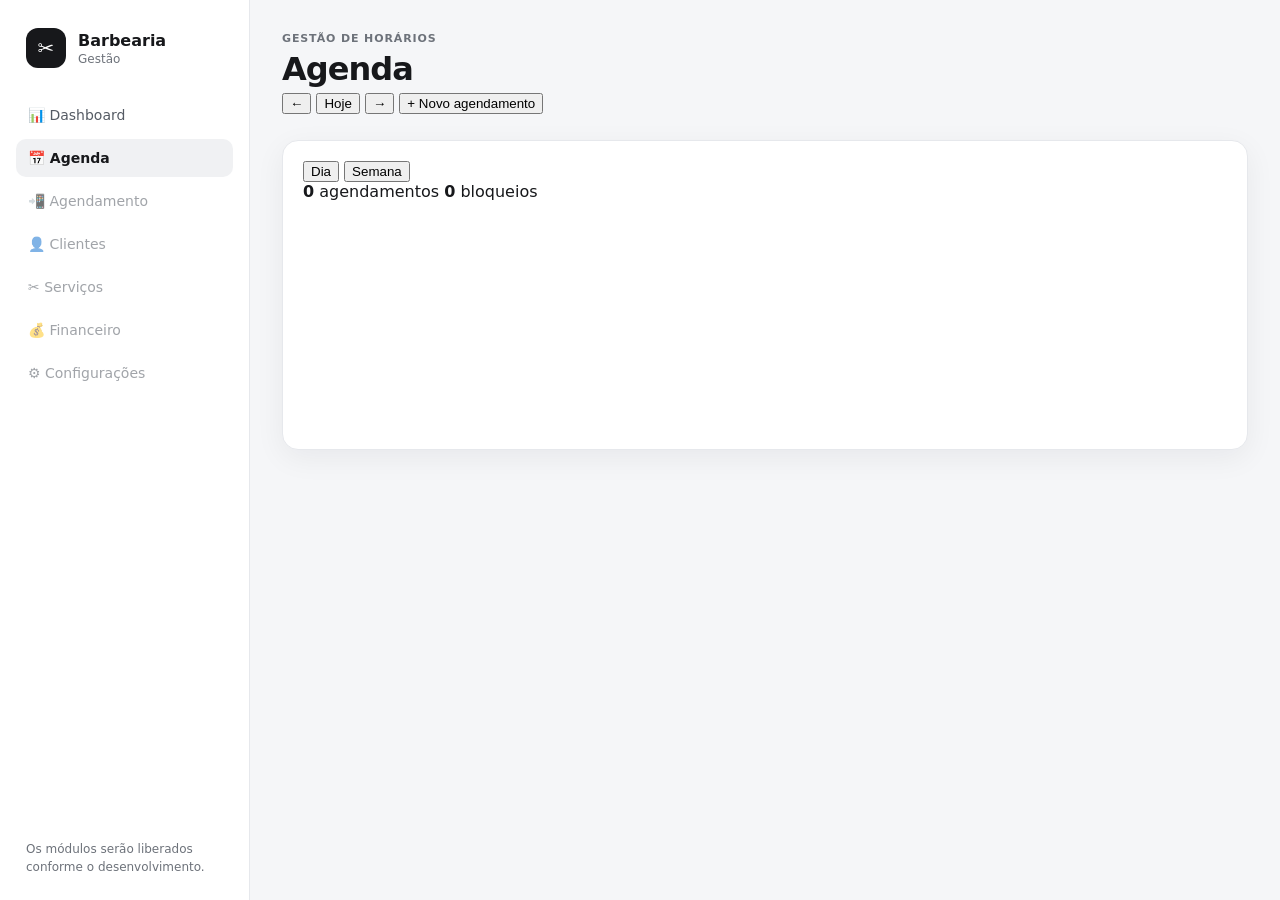
==== agenda.html @ c903c4f1 "feat(agenda): cria interface do módulo de agenda" ====
<!DOCTYPE html>
<html lang="pt-BR">
<head>
  <meta charset="UTF-8">
  <meta name="viewport" content="width=device-width, initial-scale=1.0">
  <meta name="description" content="Agenda de atendimentos da barbearia.">
  <title>Barbearia — Agenda</title>
  <link rel="stylesheet" href="css/style.css">
  <link rel="stylesheet" href="css/agenda.css">
</head>
<body>
  <div class="app">
    <aside class="sidebar" aria-label="Navegação principal">
      <div class="brand">
        <span class="brand-mark" aria-hidden="true">✂</span>
        <div><strong>Barbearia</strong><small>Gestão</small></div>
      </div>
      <nav>
        <a class="nav-link" href="index.html">📊 Dashboard</a>
        <a class="nav-link active" href="agenda.html" aria-current="page">📅 Agenda</a>
        <a class="nav-link" href="#" aria-disabled="true">📲 Agendamento</a>
        <a class="nav-link" href="#" aria-disabled="true">👤 Clientes</a>
        <a class="nav-link" href="#" aria-disabled="true">✂️ Serviços</a>
        <a class="nav-link" href="#" aria-disabled="true">💰 Financeiro</a>
        <a class="nav-link" href="#" aria-disabled="true">⚙️ Configurações</a>
      </nav>
      <p class="sidebar-note">Os módulos serão liberados conforme o desenvolvimento.</p>
    </aside>

    <main class="main">
      <header class="topbar agenda-topbar">
        <div>
          <p class="eyebrow">Gestão de horários</p>
          <h1>Agenda</h1>
          <p id="agenda-period-label" class="muted"></p>
        </div>
        <div class="agenda-actions">
          <button id="previous-day" class="button button-secondary" type="button" aria-label="Dia anterior">←</button>
          <button id="today-button" class="button button-secondary" type="button">Hoje</button>
          <button id="next-day" class="button button-secondary" type="button" aria-label="Próximo dia">→</button>
          <button id="new-appointment" class="button button-primary" type="button">+ Novo agendamento</button>
        </div>
      </header>

      <section class="agenda-toolbar panel" aria-label="Controles da agenda">
        <div class="view-switcher" role="group" aria-label="Visualização">
          <button class="view-button active" type="button" data-view="day" aria-pressed="true">Dia</button>
          <button class="view-button" type="button" data-view="week" aria-pressed="false">Semana</button>
        </div>
        <div class="agenda-summary" aria-live="polite">
          <span><strong id="scheduled-count">0</strong> agendamentos</span>
          <span><strong id="blocked-count">0</strong> bloqueios</span>
        </div>
      </section>

      <section id="agenda-container" class="agenda-container" aria-live="polite"></section>
    </main>
  </div>

  <dialog id="appointment-dialog" class="modal">
    <form id="appointment-form" method="dialog">
      <div class="modal-header">
        <div>
          <p class="eyebrow">Novo atendimento</p>
          <h2>Agendar horário</h2>
        </div>
        <button id="close-dialog" class="icon-button" type="button" aria-label="Fechar">×</button>
      </div>

      <div class="form-grid">
        <label>Cliente
          <input name="clientName" type="text" required maxlength="100" placeholder="Nome do cliente">
        </label>
        <label>WhatsApp
          <input name="clientPhone" type="tel" maxlength="20" placeholder="(00) 00000-0000">
        </label>
        <label>Serviço
          <input name="serviceName" type="text" required maxlength="100" placeholder="Ex.: Corte">
        </label>
        <label>Barbeiro
          <input name="barberName" type="text" maxlength="100" placeholder="Nome do barbeiro">
        </label>
        <label>Data
          <input name="date" type="date" required>
        </label>
        <label>Horário
          <input name="time" type="time" required>
        </label>
        <label>Duração
          <select name="duration">
            <option value="30">30 minutos</option>
            <option value="45" selected>45 minutos</option>
            <option value="60">60 minutos</option>
            <option value="90">90 minutos</option>
            <option value="120">120 minutos</option>
          </select>
        </label>
        <label>Observação
          <input name="notes" type="text" maxlength="200" placeholder="Opcional">
        </label>
      </div>

      <p id="form-error" class="form-error" role="alert"></p>
      <div class="modal-actions">
        <button id="cancel-dialog" class="button button-secondary" type="button">Cancelar</button>
        <button class="button button-primary" type="submit">Salvar agendamento</button>
      </div>
    </form>
  </dialog>

  <dialog id="block-dialog" class="modal">
    <form id="block-form" method="dialog">
      <div class="modal-header">
        <div>
          <p class="eyebrow">Indisponibilidade</p>
          <h2>Bloquear horário</h2>
        </div>
        <button id="close-block-dialog" class="icon-button" type="button" aria-label="Fechar">×</button>
      </div>
      <div class="form-grid">
        <label>Data
          <input name="date" type="date" required>
        </label>
        <label>Horário
          <input name="time" type="time" required>
        </label>
        <label>Motivo
          <input name="reason" type="text" maxlength="120" placeholder="Ex.: Compromisso pessoal">
        </label>
      </div>
      <p id="block-error" class="form-error" role="alert"></p>
      <div class="modal-actions">
        <button id="cancel-block-dialog" class="button button-secondary" type="button">Cancelar</button>
        <button class="button button-primary" type="submit">Bloquear horário</button>
      </div>
    </form>
  </dialog>

  <script src="js/agenda.js"></script>
</body>
</html>
---- css/style.css ----
:root{--bg:#f5f6f8;--surface:#fff;--text:#17181b;--muted:#6d727a;--border:#e6e8ec;--primary:#17181b;--shadow:0 8px 30px rgba(20,22,26,.06);font-family:Inter,system-ui,-apple-system,BlinkMacSystemFont,"Segoe UI",sans-serif}*{box-sizing:border-box}body{margin:0;background:var(--bg);color:var(--text)}a{text-decoration:none;color:inherit}.app{min-height:100vh;display:flex}.sidebar{width:250px;background:var(--surface);border-right:1px solid var(--border);padding:24px 16px;display:flex;flex-direction:column;flex-shrink:0}.brand{display:flex;gap:12px;align-items:center;padding:4px 10px 28px}.brand-mark{width:40px;height:40px;border-radius:12px;background:var(--primary);color:#fff;display:grid;place-items:center;font-size:20px}.brand strong,.brand small{display:block}.brand small{color:var(--muted);font-size:12px;margin-top:2px}nav{display:grid;gap:5px}.nav-link{padding:11px 12px;border-radius:10px;font-size:14px;color:#555b64}.nav-link.active{background:#f0f1f3;color:var(--text);font-weight:700}.nav-link[aria-disabled=true]{opacity:.55;cursor:default}.sidebar-note{margin:auto 10px 0;color:var(--muted);font-size:12px;line-height:1.5}.main{width:100%;max-width:1500px;margin:0 auto;padding:32px}.topbar{margin-bottom:26px}.eyebrow{margin:0 0 5px;text-transform:uppercase;letter-spacing:.08em;font-size:11px;font-weight:800;color:var(--muted)}h1,h2,p{margin-top:0}h1{margin-bottom:5px;font-size:32px;letter-spacing:-.03em}h2{margin-bottom:0;font-size:18px}.muted{color:var(--muted);margin-bottom:0}.cards{display:grid;grid-template-columns:repeat(4,minmax(0,1fr));gap:16px}.card,.panel{background:var(--surface);border:1px solid var(--border);border-radius:16px;box-shadow:var(--shadow)}.card{padding:20px;min-height:150px;display:flex;flex-direction:column}.card-label{font-size:13px;color:var(--muted)}.card strong{font-size:29px;margin:18px 0 7px;letter-spacing:-.03em}.card-help{font-size:12px;color:var(--muted);line-height:1.4}.dashboard-grid{display:grid;grid-template-columns:2fr 1fr;gap:16px;margin-top:16px}.panel{padding:20px;min-height:310px}.panel-header{padding-bottom:18px;border-bottom:1px solid var(--border)}.empty-state{min-height:220px;display:grid;place-content:center;text-align:center;justify-items:center;color:var(--muted);padding:24px}.empty-state strong{color:var(--text);margin:12px 0 5px}.empty-state p{max-width:360px;font-size:13px;line-height:1.5;margin:0}.empty-icon{font-size:30px}.alert-list{padding-top:16px}.alert-item{display:flex;gap:10px;padding:12px;background:#f7f8f9;border-radius:10px;font-size:13px;line-height:1.45}.alert-item p{margin:0;color:#4f545c}@media(max-width:1000px){.sidebar{width:210px}.cards{grid-template-columns:repeat(2,1fr)}.dashboard-grid{grid-template-columns:1fr}}@media(max-width:680px){.app{display:block}.sidebar{width:100%;padding:14px;border-right:0;border-bottom:1px solid var(--border)}.brand{padding:4px 6px 14px}.sidebar nav{display:flex;overflow:auto;padding-bottom:2px}.nav-link{white-space:nowrap}.sidebar-note{display:none}.main{padding:22px 16px}.cards{grid-template-columns:1fr 1fr;gap:10px}.card{padding:15px;min-height:135px}.card strong{font-size:24px;margin-top:14px}.dashboard-grid{margin-top:10px}.panel{padding:16px}}@media(max-width:430px){.cards{grid-template-columns:1fr}.card{min-height:auto}.topbar{margin-bottom:18px}h1{font-size:28px}}
.appointment-list{display:grid;gap:8px;padding-top:16px}.appointment-row{display:grid;grid-template-columns:64px 1fr auto;gap:12px;align-items:center;padding:13px 14px;border:1px solid var(--border);border-radius:10px;background:#fafbfc}.appointment-row strong{font-size:14px}.appointment-row span{font-size:14px;font-weight:600}.appointment-row small{color:var(--muted);font-size:12px;text-align:right}.appointment-row + .appointment-row{margin-top:0}@media(max-width:520px){.appointment-row{grid-template-columns:52px 1fr}.appointment-row small{grid-column:2;text-align:left;margin-top:-7px}}
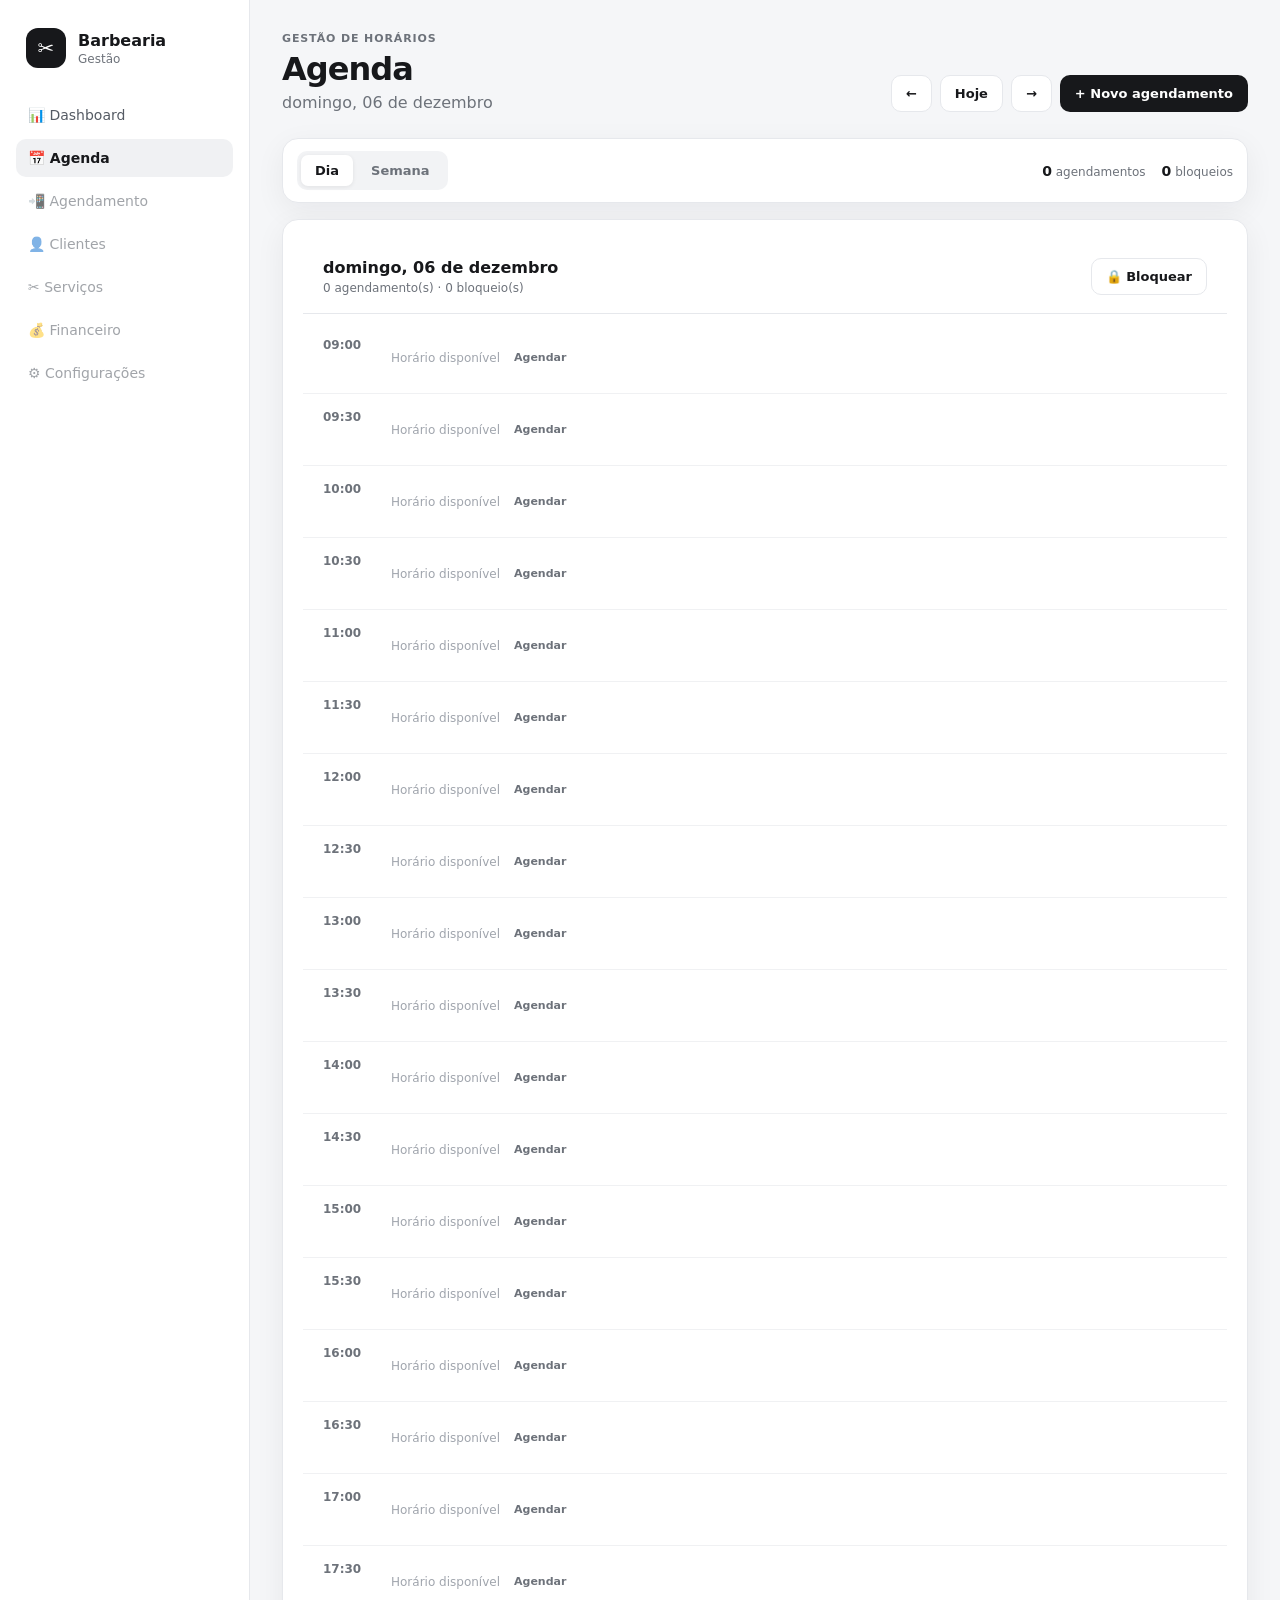
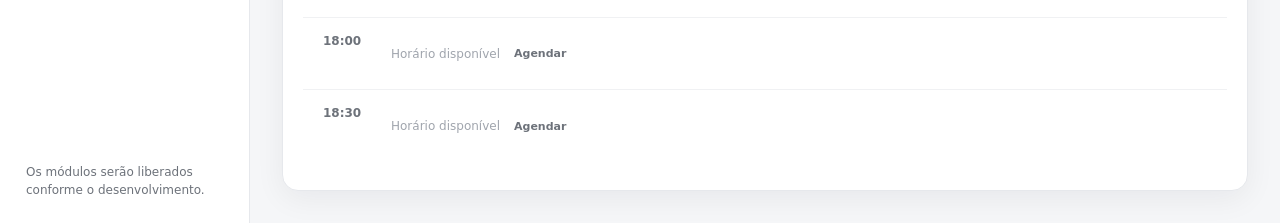
==== commit c56de4f7: "refactor(agenda): prepara edição e validação dos agendamentos" ====
--- a/agenda.html
+++ b/agenda.html
@@ -35,9 +35,9 @@
           <p id="agenda-period-label" class="muted"></p>
         </div>
         <div class="agenda-actions">
-          <button id="previous-day" class="button button-secondary" type="button" aria-label="Dia anterior">←</button>
+          <button id="previous-day" class="button button-secondary" type="button" aria-label="Período anterior">←</button>
           <button id="today-button" class="button button-secondary" type="button">Hoje</button>
-          <button id="next-day" class="button button-secondary" type="button" aria-label="Próximo dia">→</button>
+          <button id="next-day" class="button button-secondary" type="button" aria-label="Próximo período">→</button>
           <button id="new-appointment" class="button button-primary" type="button">+ Novo agendamento</button>
         </div>
       </header>
@@ -59,10 +59,11 @@
 
   <dialog id="appointment-dialog" class="modal">
     <form id="appointment-form" method="dialog">
+      <input name="id" type="hidden">
       <div class="modal-header">
         <div>
-          <p class="eyebrow">Novo atendimento</p>
-          <h2>Agendar horário</h2>
+          <p class="eyebrow">Atendimento</p>
+          <h2 id="appointment-dialog-title">Agendar horário</h2>
         </div>
         <button id="close-dialog" class="icon-button" type="button" aria-label="Fechar">×</button>
       </div>
@@ -100,10 +101,10 @@
         </label>
       </div>
 
-      <p id="form-error" class="form-error" role="alert"></p>
+      <p id="form-error" class="form-error" role="alert" aria-live="assertive"></p>
       <div class="modal-actions">
         <button id="cancel-dialog" class="button button-secondary" type="button">Cancelar</button>
-        <button class="button button-primary" type="submit">Salvar agendamento</button>
+        <button id="save-appointment" class="button button-primary" type="submit">Salvar agendamento</button>
       </div>
     </form>
   </dialog>
@@ -128,7 +129,7 @@
           <input name="reason" type="text" maxlength="120" placeholder="Ex.: Compromisso pessoal">
         </label>
       </div>
-      <p id="block-error" class="form-error" role="alert"></p>
+      <p id="block-error" class="form-error" role="alert" aria-live="assertive"></p>
       <div class="modal-actions">
         <button id="cancel-block-dialog" class="button button-secondary" type="button">Cancelar</button>
         <button class="button button-primary" type="submit">Bloquear horário</button>
--- a/css/agenda.css
+++ b/css/agenda.css
@@ -0,0 +1 @@
+.agenda-topbar{display:flex;justify-content:space-between;gap:20px;align-items:flex-end}.agenda-actions{display:flex;gap:8px;align-items:center;flex-wrap:wrap}.button{border:1px solid transparent;border-radius:10px;padding:10px 14px;font:inherit;font-size:13px;font-weight:700;cursor:pointer}.button-primary{background:var(--primary);color:#fff}.button-secondary{background:var(--surface);color:var(--text);border-color:var(--border)}.button:focus-visible,.view-button:focus-visible,.icon-button:focus-visible,input:focus-visible,select:focus-visible{outline:3px solid rgba(23,24,27,.18);outline-offset:2px}.agenda-toolbar{margin-bottom:16px;padding:12px 14px;min-height:auto;display:flex;justify-content:space-between;align-items:center;gap:12px}.view-switcher{display:flex;gap:4px;background:#f2f3f5;padding:4px;border-radius:10px}.view-button{border:0;background:transparent;border-radius:7px;padding:8px 14px;font:inherit;font-size:13px;font-weight:700;color:var(--muted);cursor:pointer}.view-button.active{background:var(--surface);color:var(--text);box-shadow:0 1px 4px rgba(20,22,26,.08)}.agenda-summary{display:flex;gap:16px;color:var(--muted);font-size:12px}.agenda-summary strong{color:var(--text);font-size:14px}.agenda-container{display:grid;gap:16px}.day-card{overflow:hidden}.day-header{display:flex;justify-content:space-between;align-items:center;gap:12px;padding:18px 20px;border-bottom:1px solid var(--border)}.day-header h2{font-size:16px}.day-header p{margin:4px 0 0;color:var(--muted);font-size:12px}.day-actions{display:flex;gap:8px}.schedule{padding:8px 0}.slot{display:grid;grid-template-columns:76px 1fr;min-height:72px;border-bottom:1px solid #f0f1f3}.slot:last-child{border-bottom:0}.slot-time{padding:16px 12px 16px 20px;color:var(--muted);font-size:12px;font-weight:700}.slot-content{padding:10px 20px 10px 12px;display:flex;align-items:center;gap:10px;min-width:0}.slot-empty{color:#a0a5ad;font-size:12px}.appointment{width:100%;display:flex;justify-content:space-between;align-items:center;gap:12px;padding:11px 13px;background:#f7f8f9;border:1px solid var(--border);border-radius:10px}.appointment-info{min-width:0}.appointment-info strong,.appointment-info span{display:block;overflow:hidden;text-overflow:ellipsis;white-space:nowrap}.appointment-info strong{font-size:13px}.appointment-info span{font-size:12px;color:var(--muted);margin-top:3px}.appointment-meta{display:flex;align-items:center;gap:7px;flex-shrink:0}.status-badge{padding:5px 8px;border-radius:999px;background:#e9eaed;font-size:10px;font-weight:800;text-transform:uppercase}.slot.blocked .slot-content{background:#fafafa}.blocked-item{width:100%;display:flex;justify-content:space-between;align-items:center;gap:10px;padding:10px 13px;border:1px dashed #c8ccd2;border-radius:10px;background:#f5f6f8}.blocked-item span{font-size:12px;color:var(--muted)}.text-button{border:0;background:transparent;padding:4px;color:var(--muted);font:inherit;font-size:11px;font-weight:700;cursor:pointer}.text-button:hover{color:var(--text)}.week-grid{display:grid;grid-template-columns:repeat(7,minmax(0,1fr));gap:8px}.week-day{min-width:0}.week-day .day-header{display:block;padding:14px}.week-day .day-header h2{font-size:13px}.week-day .day-header p{font-size:11px}.week-day .schedule{padding:4px}.week-day .slot{grid-template-columns:1fr;min-height:68px}.week-day .slot-time{padding:9px 10px 2px}.week-day .slot-content{padding:4px 10px 10px}.week-day .appointment{display:block}.week-day .appointment-meta{margin-top:7px}.week-day .blocked-item{display:block}.empty-agenda{min-height:300px;display:grid;place-content:center;text-align:center;justify-items:center;padding:30px}.empty-agenda strong{margin:12px 0 5px}.empty-agenda p{max-width:430px;color:var(--muted);font-size:13px;line-height:1.5}.modal{width:min(680px,calc(100% - 32px));padding:0;border:1px solid var(--border);border-radius:16px;box-shadow:0 20px 70px rgba(20,22,26,.2)}.modal::backdrop{background:rgba(10,12,15,.38)}.modal form{padding:20px}.modal-header{display:flex;justify-content:space-between;align-items:flex-start;gap:12px;margin-bottom:18px}.icon-button{border:0;background:#f2f3f5;border-radius:9px;width:34px;height:34px;font-size:22px;line-height:1;cursor:pointer}.form-grid{display:grid;grid-template-columns:1fr 1fr;gap:14px}.form-grid label{display:grid;gap:6px;font-size:12px;font-weight:700}.form-grid input,.form-grid select{width:100%;border:1px solid var(--border);border-radius:9px;padding:11px 12px;background:#fff;color:var(--text);font:inherit;font-size:13px}.form-error{min-height:18px;margin:12px 0 0;color:#9b2c2c;font-size:12px}.modal-actions{display:flex;justify-content:flex-end;gap:8px;margin-top:8px}@media(max-width:1000px){.week-grid{grid-template-columns:repeat(4,minmax(0,1fr))}.week-day:nth-child(n+5){display:none}}@media(max-width:760px){.agenda-topbar{display:block}.agenda-actions{margin-top:16px}.week-grid{grid-template-columns:repeat(2,minmax(0,1fr))}.week-day:nth-child(n+3){display:none}.form-grid{grid-template-columns:1fr}}@media(max-width:520px){.agenda-toolbar{align-items:stretch;flex-direction:column}.agenda-summary{justify-content:space-between}.agenda-actions .button-primary{width:100%}.day-header{padding:15px}.slot{grid-template-columns:58px 1fr}.slot-time{padding-left:14px}.slot-content{padding-right:14px}.appointment{display:block}.appointment-meta{margin-top:7px}.week-grid{grid-template-columns:1fr}.week-day:nth-child(n+2){display:none}}
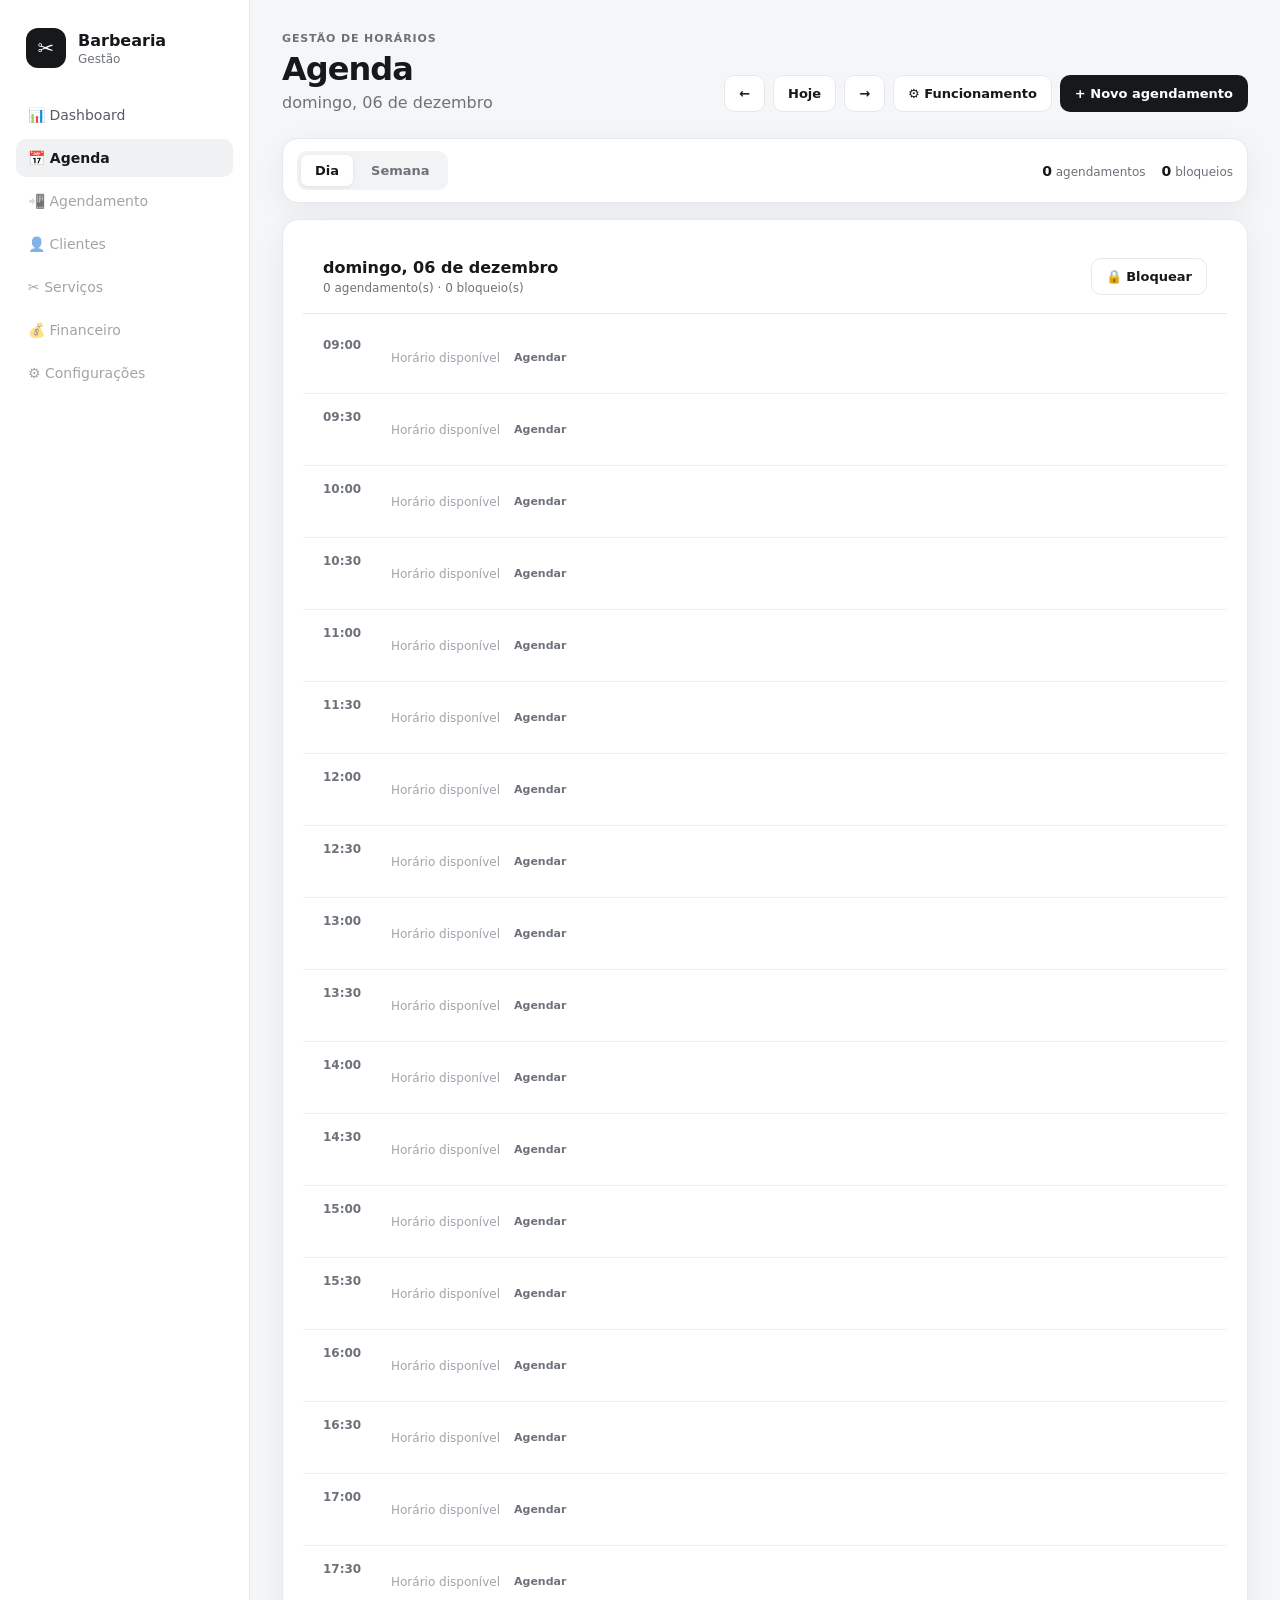
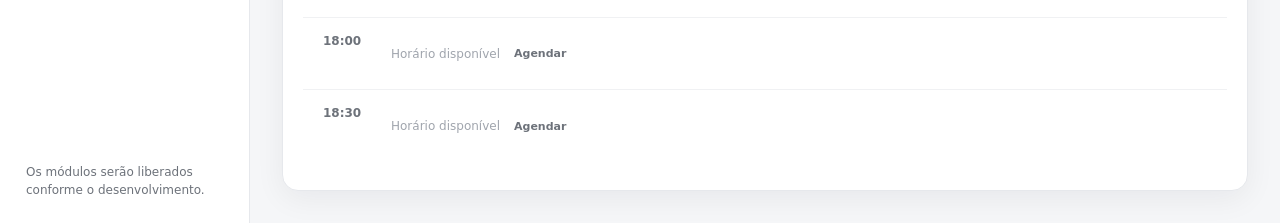
==== commit fe38c1b2: "feat(agenda): adiciona configuração de funcionamento" ====
--- a/agenda.html
+++ b/agenda.html
@@ -11,10 +11,7 @@
 <body>
   <div class="app">
     <aside class="sidebar" aria-label="Navegação principal">
-      <div class="brand">
-        <span class="brand-mark" aria-hidden="true">✂</span>
-        <div><strong>Barbearia</strong><small>Gestão</small></div>
-      </div>
+      <div class="brand"><span class="brand-mark" aria-hidden="true">✂</span><div><strong>Barbearia</strong><small>Gestão</small></div></div>
       <nav>
         <a class="nav-link" href="index.html">📊 Dashboard</a>
         <a class="nav-link active" href="agenda.html" aria-current="page">📅 Agenda</a>
@@ -29,15 +26,12 @@
 
     <main class="main">
       <header class="topbar agenda-topbar">
-        <div>
-          <p class="eyebrow">Gestão de horários</p>
-          <h1>Agenda</h1>
-          <p id="agenda-period-label" class="muted"></p>
-        </div>
+        <div><p class="eyebrow">Gestão de horários</p><h1>Agenda</h1><p id="agenda-period-label" class="muted"></p></div>
         <div class="agenda-actions">
           <button id="previous-day" class="button button-secondary" type="button" aria-label="Período anterior">←</button>
           <button id="today-button" class="button button-secondary" type="button">Hoje</button>
           <button id="next-day" class="button button-secondary" type="button" aria-label="Próximo período">→</button>
+          <button id="settings-button" class="button button-secondary" type="button">⚙ Funcionamento</button>
           <button id="new-appointment" class="button button-primary" type="button">+ Novo agendamento</button>
         </div>
       </header>
@@ -47,10 +41,7 @@
           <button class="view-button active" type="button" data-view="day" aria-pressed="true">Dia</button>
           <button class="view-button" type="button" data-view="week" aria-pressed="false">Semana</button>
         </div>
-        <div class="agenda-summary" aria-live="polite">
-          <span><strong id="scheduled-count">0</strong> agendamentos</span>
-          <span><strong id="blocked-count">0</strong> bloqueios</span>
-        </div>
+        <div class="agenda-summary" aria-live="polite"><span><strong id="scheduled-count">0</strong> agendamentos</span><span><strong id="blocked-count">0</strong> bloqueios</span></div>
       </section>
 
       <section id="agenda-container" class="agenda-container" aria-live="polite"></section>
@@ -60,80 +51,40 @@
   <dialog id="appointment-dialog" class="modal">
     <form id="appointment-form" method="dialog">
       <input name="id" type="hidden">
-      <div class="modal-header">
-        <div>
-          <p class="eyebrow">Atendimento</p>
-          <h2 id="appointment-dialog-title">Agendar horário</h2>
-        </div>
-        <button id="close-dialog" class="icon-button" type="button" aria-label="Fechar">×</button>
+      <div class="modal-header"><div><p class="eyebrow">Atendimento</p><h2 id="appointment-dialog-title">Agendar horário</h2></div><button id="close-dialog" class="icon-button" type="button" aria-label="Fechar">×</button></div>
+      <div class="form-grid">
+        <label>Cliente<input name="clientName" type="text" required maxlength="100" placeholder="Nome do cliente"></label>
+        <label>WhatsApp<input name="clientPhone" type="tel" maxlength="20" placeholder="(00) 00000-0000"></label>
+        <label>Serviço<input name="serviceName" type="text" required maxlength="100" placeholder="Ex.: Corte"></label>
+        <label>Barbeiro<input name="barberName" type="text" maxlength="100" placeholder="Nome do barbeiro"></label>
+        <label>Data<input name="date" type="date" required></label>
+        <label>Horário<input name="time" type="time" required></label>
+        <label>Duração<select name="duration"><option value="30">30 minutos</option><option value="45" selected>45 minutos</option><option value="60">60 minutos</option><option value="90">90 minutos</option><option value="120">120 minutos</option></select></label>
+        <label>Observação<input name="notes" type="text" maxlength="200" placeholder="Opcional"></label>
       </div>
-
-      <div class="form-grid">
-        <label>Cliente
-          <input name="clientName" type="text" required maxlength="100" placeholder="Nome do cliente">
-        </label>
-        <label>WhatsApp
-          <input name="clientPhone" type="tel" maxlength="20" placeholder="(00) 00000-0000">
-        </label>
-        <label>Serviço
-          <input name="serviceName" type="text" required maxlength="100" placeholder="Ex.: Corte">
-        </label>
-        <label>Barbeiro
-          <input name="barberName" type="text" maxlength="100" placeholder="Nome do barbeiro">
-        </label>
-        <label>Data
-          <input name="date" type="date" required>
-        </label>
-        <label>Horário
-          <input name="time" type="time" required>
-        </label>
-        <label>Duração
-          <select name="duration">
-            <option value="30">30 minutos</option>
-            <option value="45" selected>45 minutos</option>
-            <option value="60">60 minutos</option>
-            <option value="90">90 minutos</option>
-            <option value="120">120 minutos</option>
-          </select>
-        </label>
-        <label>Observação
-          <input name="notes" type="text" maxlength="200" placeholder="Opcional">
-        </label>
-      </div>
-
       <p id="form-error" class="form-error" role="alert" aria-live="assertive"></p>
-      <div class="modal-actions">
-        <button id="cancel-dialog" class="button button-secondary" type="button">Cancelar</button>
-        <button id="save-appointment" class="button button-primary" type="submit">Salvar agendamento</button>
-      </div>
+      <div class="modal-actions"><button id="cancel-dialog" class="button button-secondary" type="button">Cancelar</button><button id="save-appointment" class="button button-primary" type="submit">Salvar agendamento</button></div>
     </form>
   </dialog>
 
   <dialog id="block-dialog" class="modal">
     <form id="block-form" method="dialog">
-      <div class="modal-header">
-        <div>
-          <p class="eyebrow">Indisponibilidade</p>
-          <h2>Bloquear horário</h2>
-        </div>
-        <button id="close-block-dialog" class="icon-button" type="button" aria-label="Fechar">×</button>
-      </div>
-      <div class="form-grid">
-        <label>Data
-          <input name="date" type="date" required>
-        </label>
-        <label>Horário
-          <input name="time" type="time" required>
-        </label>
-        <label>Motivo
-          <input name="reason" type="text" maxlength="120" placeholder="Ex.: Compromisso pessoal">
-        </label>
-      </div>
+      <div class="modal-header"><div><p class="eyebrow">Indisponibilidade</p><h2>Bloquear horário</h2></div><button id="close-block-dialog" class="icon-button" type="button" aria-label="Fechar">×</button></div>
+      <div class="form-grid"><label>Data<input name="date" type="date" required></label><label>Horário<input name="time" type="time" required></label><label>Motivo<input name="reason" type="text" maxlength="120" placeholder="Ex.: Compromisso pessoal"></label></div>
       <p id="block-error" class="form-error" role="alert" aria-live="assertive"></p>
-      <div class="modal-actions">
-        <button id="cancel-block-dialog" class="button button-secondary" type="button">Cancelar</button>
-        <button class="button button-primary" type="submit">Bloquear horário</button>
-      </div>
+      <div class="modal-actions"><button id="cancel-block-dialog" class="button button-secondary" type="button">Cancelar</button><button class="button button-primary" type="submit">Bloquear horário</button></div>
+    </form>
+  </dialog>
+
+  <dialog id="settings-dialog" class="modal">
+    <form id="settings-form" method="dialog">
+      <div class="modal-header"><div><p class="eyebrow">Funcionamento</p><h2>Configurar agenda</h2></div><button id="close-settings-dialog" class="icon-button" type="button" aria-label="Fechar">×</button></div>
+      <div class="settings-days"><span class="field-title">Dias de funcionamento</span><div class="day-checks">
+        <label><input type="checkbox" name="operatingDays" value="1"> Seg</label><label><input type="checkbox" name="operatingDays" value="2"> Ter</label><label><input type="checkbox" name="operatingDays" value="3"> Qua</label><label><input type="checkbox" name="operatingDays" value="4"> Qui</label><label><input type="checkbox" name="operatingDays" value="5"> Sex</label><label><input type="checkbox" name="operatingDays" value="6"> Sáb</label><label><input type="checkbox" name="operatingDays" value="0"> Dom</label>
+      </div></div>
+      <div class="form-grid"><label>Abre às<input name="openingTime" type="time" required></label><label>Fecha às<input name="closingTime" type="time" required></label></div>
+      <p id="settings-error" class="form-error" role="alert" aria-live="assertive"></p>
+      <div class="modal-actions"><button id="cancel-settings-dialog" class="button button-secondary" type="button">Cancelar</button><button class="button button-primary" type="submit">Salvar funcionamento</button></div>
     </form>
   </dialog>
 
--- a/css/agenda.css
+++ b/css/agenda.css
@@ -1 +1 @@
-.agenda-topbar{display:flex;justify-content:space-between;gap:20px;align-items:flex-end}.agenda-actions{display:flex;gap:8px;align-items:center;flex-wrap:wrap}.button{border:1px solid transparent;border-radius:10px;padding:10px 14px;font:inherit;font-size:13px;font-weight:700;cursor:pointer}.button-primary{background:var(--primary);color:#fff}.button-secondary{background:var(--surface);color:var(--text);border-color:var(--border)}.button:focus-visible,.view-button:focus-visible,.icon-button:focus-visible,input:focus-visible,select:focus-visible{outline:3px solid rgba(23,24,27,.18);outline-offset:2px}.agenda-toolbar{margin-bottom:16px;padding:12px 14px;min-height:auto;display:flex;justify-content:space-between;align-items:center;gap:12px}.view-switcher{display:flex;gap:4px;background:#f2f3f5;padding:4px;border-radius:10px}.view-button{border:0;background:transparent;border-radius:7px;padding:8px 14px;font:inherit;font-size:13px;font-weight:700;color:var(--muted);cursor:pointer}.view-button.active{background:var(--surface);color:var(--text);box-shadow:0 1px 4px rgba(20,22,26,.08)}.agenda-summary{display:flex;gap:16px;color:var(--muted);font-size:12px}.agenda-summary strong{color:var(--text);font-size:14px}.agenda-container{display:grid;gap:16px}.day-card{overflow:hidden}.day-header{display:flex;justify-content:space-between;align-items:center;gap:12px;padding:18px 20px;border-bottom:1px solid var(--border)}.day-header h2{font-size:16px}.day-header p{margin:4px 0 0;color:var(--muted);font-size:12px}.day-actions{display:flex;gap:8px}.schedule{padding:8px 0}.slot{display:grid;grid-template-columns:76px 1fr;min-height:72px;border-bottom:1px solid #f0f1f3}.slot:last-child{border-bottom:0}.slot-time{padding:16px 12px 16px 20px;color:var(--muted);font-size:12px;font-weight:700}.slot-content{padding:10px 20px 10px 12px;display:flex;align-items:center;gap:10px;min-width:0}.slot-empty{color:#a0a5ad;font-size:12px}.appointment{width:100%;display:flex;justify-content:space-between;align-items:center;gap:12px;padding:11px 13px;background:#f7f8f9;border:1px solid var(--border);border-radius:10px}.appointment-info{min-width:0}.appointment-info strong,.appointment-info span{display:block;overflow:hidden;text-overflow:ellipsis;white-space:nowrap}.appointment-info strong{font-size:13px}.appointment-info span{font-size:12px;color:var(--muted);margin-top:3px}.appointment-meta{display:flex;align-items:center;gap:7px;flex-shrink:0}.status-badge{padding:5px 8px;border-radius:999px;background:#e9eaed;font-size:10px;font-weight:800;text-transform:uppercase}.slot.blocked .slot-content{background:#fafafa}.blocked-item{width:100%;display:flex;justify-content:space-between;align-items:center;gap:10px;padding:10px 13px;border:1px dashed #c8ccd2;border-radius:10px;background:#f5f6f8}.blocked-item span{font-size:12px;color:var(--muted)}.text-button{border:0;background:transparent;padding:4px;color:var(--muted);font:inherit;font-size:11px;font-weight:700;cursor:pointer}.text-button:hover{color:var(--text)}.week-grid{display:grid;grid-template-columns:repeat(7,minmax(0,1fr));gap:8px}.week-day{min-width:0}.week-day .day-header{display:block;padding:14px}.week-day .day-header h2{font-size:13px}.week-day .day-header p{font-size:11px}.week-day .schedule{padding:4px}.week-day .slot{grid-template-columns:1fr;min-height:68px}.week-day .slot-time{padding:9px 10px 2px}.week-day .slot-content{padding:4px 10px 10px}.week-day .appointment{display:block}.week-day .appointment-meta{margin-top:7px}.week-day .blocked-item{display:block}.empty-agenda{min-height:300px;display:grid;place-content:center;text-align:center;justify-items:center;padding:30px}.empty-agenda strong{margin:12px 0 5px}.empty-agenda p{max-width:430px;color:var(--muted);font-size:13px;line-height:1.5}.modal{width:min(680px,calc(100% - 32px));padding:0;border:1px solid var(--border);border-radius:16px;box-shadow:0 20px 70px rgba(20,22,26,.2)}.modal::backdrop{background:rgba(10,12,15,.38)}.modal form{padding:20px}.modal-header{display:flex;justify-content:space-between;align-items:flex-start;gap:12px;margin-bottom:18px}.icon-button{border:0;background:#f2f3f5;border-radius:9px;width:34px;height:34px;font-size:22px;line-height:1;cursor:pointer}.form-grid{display:grid;grid-template-columns:1fr 1fr;gap:14px}.form-grid label{display:grid;gap:6px;font-size:12px;font-weight:700}.form-grid input,.form-grid select{width:100%;border:1px solid var(--border);border-radius:9px;padding:11px 12px;background:#fff;color:var(--text);font:inherit;font-size:13px}.form-error{min-height:18px;margin:12px 0 0;color:#9b2c2c;font-size:12px}.modal-actions{display:flex;justify-content:flex-end;gap:8px;margin-top:8px}@media(max-width:1000px){.week-grid{grid-template-columns:repeat(4,minmax(0,1fr))}.week-day:nth-child(n+5){display:none}}@media(max-width:760px){.agenda-topbar{display:block}.agenda-actions{margin-top:16px}.week-grid{grid-template-columns:repeat(2,minmax(0,1fr))}.week-day:nth-child(n+3){display:none}.form-grid{grid-template-columns:1fr}}@media(max-width:520px){.agenda-toolbar{align-items:stretch;flex-direction:column}.agenda-summary{justify-content:space-between}.agenda-actions .button-primary{width:100%}.day-header{padding:15px}.slot{grid-template-columns:58px 1fr}.slot-time{padding-left:14px}.slot-content{padding-right:14px}.appointment{display:block}.appointment-meta{margin-top:7px}.week-grid{grid-template-columns:1fr}.week-day:nth-child(n+2){display:none}}+.agenda-topbar{display:flex;justify-content:space-between;gap:20px;align-items:flex-end}.agenda-actions{display:flex;gap:8px;align-items:center;flex-wrap:wrap}.button{border:1px solid transparent;border-radius:10px;padding:10px 14px;font:inherit;font-size:13px;font-weight:700;cursor:pointer}.button-primary{background:var(--primary);color:#fff}.button-secondary{background:var(--surface);color:var(--text);border-color:var(--border)}.button:focus-visible,.view-button:focus-visible,.icon-button:focus-visible,input:focus-visible,select:focus-visible{outline:3px solid rgba(23,24,27,.18);outline-offset:2px}.button:disabled{opacity:.55;cursor:not-allowed}.agenda-toolbar{margin-bottom:16px;padding:12px 14px;min-height:auto;display:flex;justify-content:space-between;align-items:center;gap:12px}.view-switcher{display:flex;gap:4px;background:#f2f3f5;padding:4px;border-radius:10px}.view-button{border:0;background:transparent;border-radius:7px;padding:8px 14px;font:inherit;font-size:13px;font-weight:700;color:var(--muted);cursor:pointer}.view-button.active{background:var(--surface);color:var(--text);box-shadow:0 1px 4px rgba(20,22,26,.08)}.agenda-summary{display:flex;gap:16px;color:var(--muted);font-size:12px}.agenda-summary strong{color:var(--text);font-size:14px}.agenda-container{display:grid;gap:16px}.day-card{overflow:hidden}.day-header{display:flex;justify-content:space-between;align-items:center;gap:12px;padding:18px 20px;border-bottom:1px solid var(--border)}.day-header h2{font-size:16px}.day-header p{margin:4px 0 0;color:var(--muted);font-size:12px}.day-actions{display:flex;gap:8px}.schedule{padding:8px 0}.slot{display:grid;grid-template-columns:76px 1fr;min-height:72px;border-bottom:1px solid #f0f1f3}.slot:last-child{border-bottom:0}.slot-time{padding:16px 12px 16px 20px;color:var(--muted);font-size:12px;font-weight:700}.slot-content{padding:10px 20px 10px 12px;display:flex;align-items:center;gap:10px;min-width:0}.slot-empty{color:#a0a5ad;font-size:12px}.appointment{width:100%;display:flex;justify-content:space-between;align-items:center;gap:12px;padding:11px 13px;background:#f7f8f9;border:1px solid var(--border);border-radius:10px}.appointment-info{min-width:0}.appointment-info strong,.appointment-info span{display:block;overflow:hidden;text-overflow:ellipsis;white-space:nowrap}.appointment-info strong{font-size:13px}.appointment-info span{font-size:12px;color:var(--muted);margin-top:3px}.appointment-meta{display:flex;align-items:center;gap:7px;flex-shrink:0}.status-badge{padding:5px 8px;border-radius:999px;background:#e9eaed;font-size:10px;font-weight:800;text-transform:uppercase}.slot.blocked .slot-content{background:#fafafa}.blocked-item{width:100%;display:flex;justify-content:space-between;align-items:center;gap:10px;padding:10px 13px;border:1px dashed #c8ccd2;border-radius:10px;background:#f5f6f8}.blocked-item span{font-size:12px;color:var(--muted)}.text-button{border:0;background:transparent;padding:4px;color:var(--muted);font:inherit;font-size:11px;font-weight:700;cursor:pointer}.text-button:hover{color:var(--text)}.week-scroll{overflow-x:auto;padding-bottom:4px}.week-grid{display:grid;grid-template-columns:repeat(7,minmax(170px,1fr));gap:8px;min-width:1210px}.week-day{min-width:0}.week-day .day-header{display:block;padding:14px}.week-day .day-header h2{font-size:13px}.week-day .day-header p{font-size:11px}.week-day .schedule{padding:4px}.week-day .slot{grid-template-columns:1fr;min-height:68px}.week-day .slot-time{padding:9px 10px 2px}.week-day .slot-content{padding:4px 10px 10px}.week-day .appointment{display:block}.week-day .appointment-meta{margin-top:7px}.week-day .blocked-item{display:block}.empty-agenda{min-height:300px;display:grid;place-content:center;text-align:center;justify-items:center;padding:30px}.empty-agenda strong{margin:12px 0 5px}.empty-agenda p{max-width:430px;color:var(--muted);font-size:13px;line-height:1.5}.modal{width:min(680px,calc(100% - 32px));padding:0;border:1px solid var(--border);border-radius:16px;box-shadow:0 20px 70px rgba(20,22,26,.2)}.modal::backdrop{background:rgba(10,12,15,.38)}.modal form{padding:20px}.modal-header{display:flex;justify-content:space-between;align-items:flex-start;gap:12px;margin-bottom:18px}.icon-button{border:0;background:#f2f3f5;border-radius:9px;width:34px;height:34px;font-size:22px;line-height:1;cursor:pointer}.form-grid{display:grid;grid-template-columns:1fr 1fr;gap:14px}.form-grid label{display:grid;gap:6px;font-size:12px;font-weight:700}.form-grid input,.form-grid select{width:100%;border:1px solid var(--border);border-radius:9px;padding:11px 12px;background:#fff;color:var(--text);font:inherit;font-size:13px}.form-error{min-height:18px;margin:12px 0 0;color:#9b2c2c;font-size:12px}.modal-actions{display:flex;justify-content:flex-end;gap:8px;margin-top:8px}@media(max-width:760px){.agenda-topbar{display:block}.agenda-actions{margin-top:16px}.form-grid{grid-template-columns:1fr}}@media(max-width:520px){.agenda-toolbar{align-items:stretch;flex-direction:column}.agenda-summary{justify-content:space-between}.agenda-actions .button-primary{width:100%}.day-header{padding:15px}.slot{grid-template-columns:58px 1fr}.slot-time{padding-left:14px}.slot-content{padding-right:14px}.appointment{display:block}.appointment-meta{margin-top:7px}}
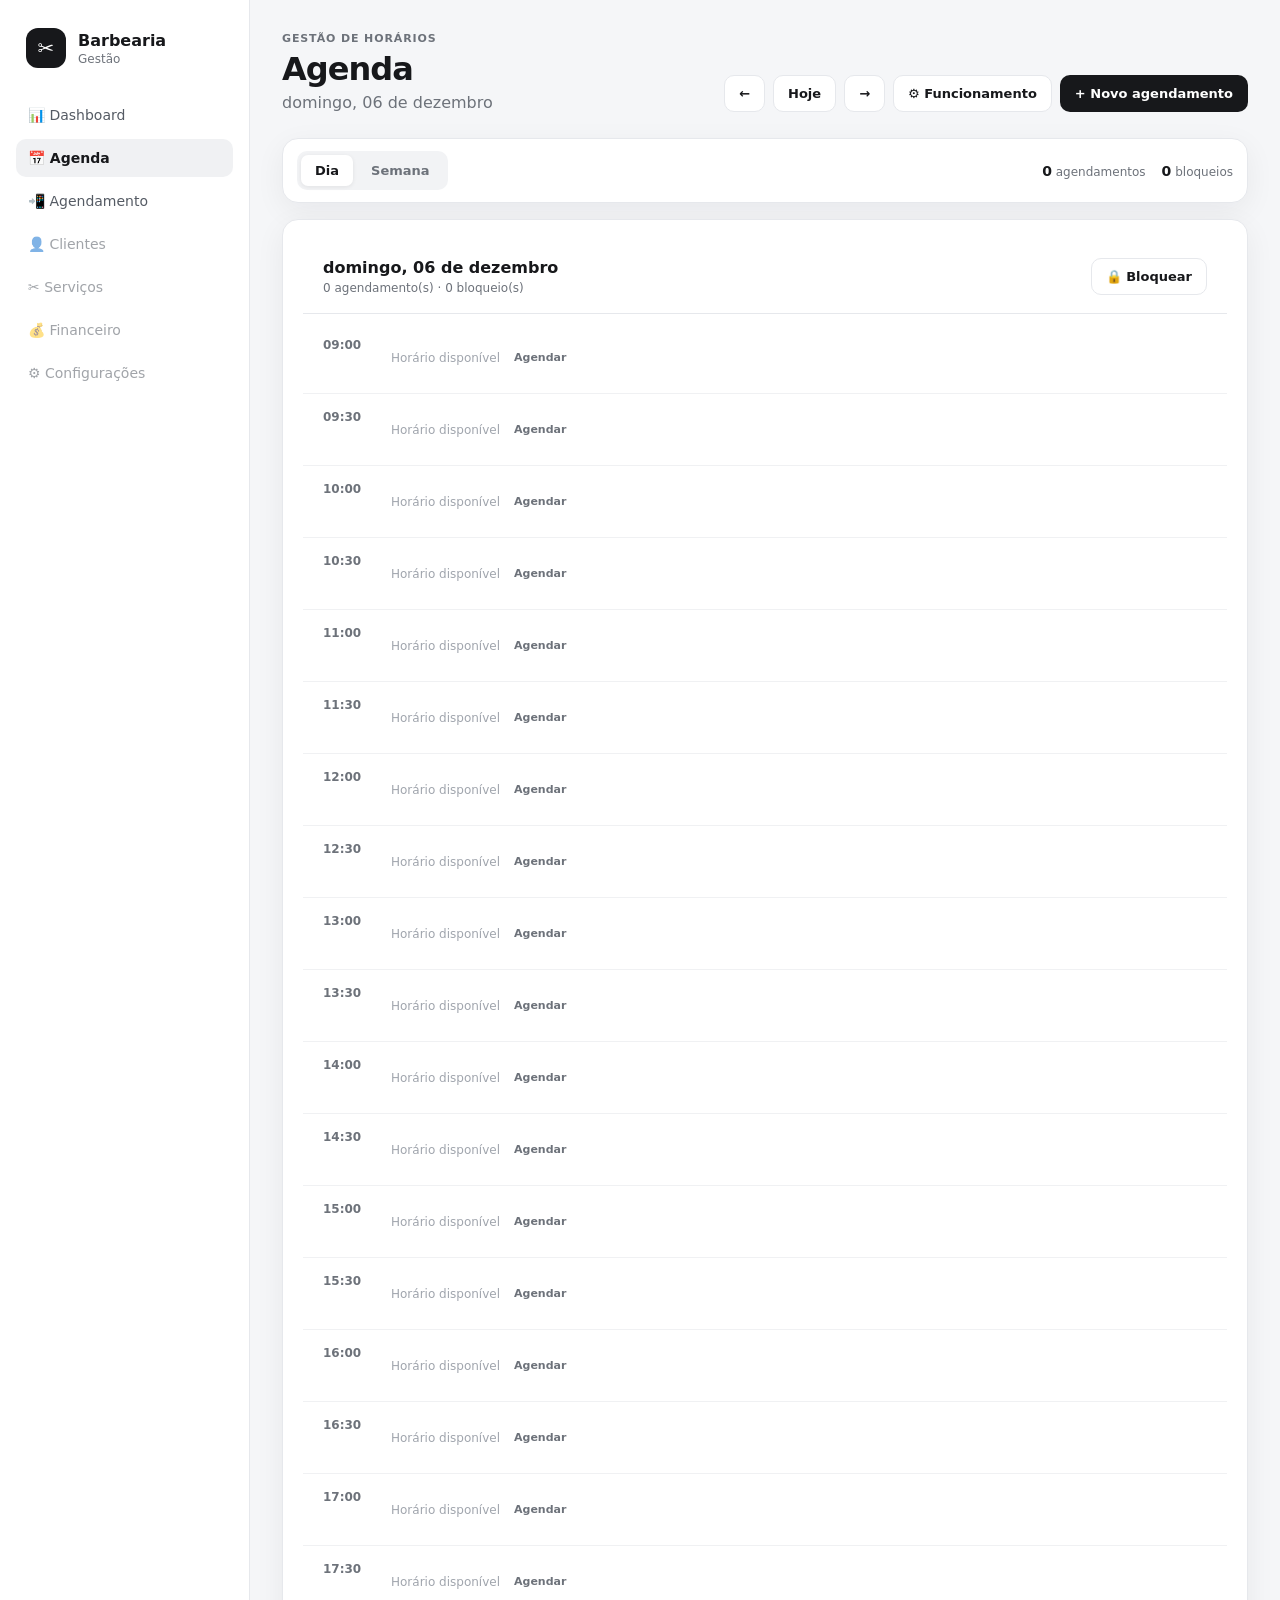
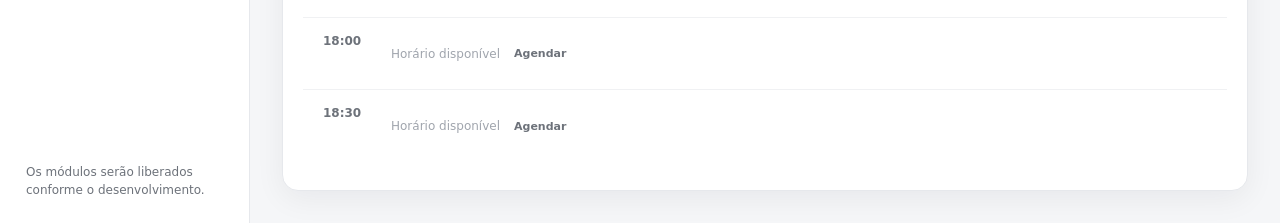
==== commit c65e5644: "feat: integra navegacao com agendamento" ====
--- a/agenda.html
+++ b/agenda.html
@@ -15,7 +15,7 @@
       <nav>
         <a class="nav-link" href="index.html">📊 Dashboard</a>
         <a class="nav-link active" href="agenda.html" aria-current="page">📅 Agenda</a>
-        <a class="nav-link" href="#" aria-disabled="true">📲 Agendamento</a>
+        <a class="nav-link" href="agendamento.html">📲 Agendamento</a>
         <a class="nav-link" href="#" aria-disabled="true">👤 Clientes</a>
         <a class="nav-link" href="#" aria-disabled="true">✂️ Serviços</a>
         <a class="nav-link" href="#" aria-disabled="true">💰 Financeiro</a>
--- a/css/agenda.css
+++ b/css/agenda.css
@@ -1 +1 @@
-.agenda-topbar{display:flex;justify-content:space-between;gap:20px;align-items:flex-end}.agenda-actions{display:flex;gap:8px;align-items:center;flex-wrap:wrap}.button{border:1px solid transparent;border-radius:10px;padding:10px 14px;font:inherit;font-size:13px;font-weight:700;cursor:pointer}.button-primary{background:var(--primary);color:#fff}.button-secondary{background:var(--surface);color:var(--text);border-color:var(--border)}.button:focus-visible,.view-button:focus-visible,.icon-button:focus-visible,input:focus-visible,select:focus-visible{outline:3px solid rgba(23,24,27,.18);outline-offset:2px}.button:disabled{opacity:.55;cursor:not-allowed}.agenda-toolbar{margin-bottom:16px;padding:12px 14px;min-height:auto;display:flex;justify-content:space-between;align-items:center;gap:12px}.view-switcher{display:flex;gap:4px;background:#f2f3f5;padding:4px;border-radius:10px}.view-button{border:0;background:transparent;border-radius:7px;padding:8px 14px;font:inherit;font-size:13px;font-weight:700;color:var(--muted);cursor:pointer}.view-button.active{background:var(--surface);color:var(--text);box-shadow:0 1px 4px rgba(20,22,26,.08)}.agenda-summary{display:flex;gap:16px;color:var(--muted);font-size:12px}.agenda-summary strong{color:var(--text);font-size:14px}.agenda-container{display:grid;gap:16px}.day-card{overflow:hidden}.day-header{display:flex;justify-content:space-between;align-items:center;gap:12px;padding:18px 20px;border-bottom:1px solid var(--border)}.day-header h2{font-size:16px}.day-header p{margin:4px 0 0;color:var(--muted);font-size:12px}.day-actions{display:flex;gap:8px}.schedule{padding:8px 0}.slot{display:grid;grid-template-columns:76px 1fr;min-height:72px;border-bottom:1px solid #f0f1f3}.slot:last-child{border-bottom:0}.slot-time{padding:16px 12px 16px 20px;color:var(--muted);font-size:12px;font-weight:700}.slot-content{padding:10px 20px 10px 12px;display:flex;align-items:center;gap:10px;min-width:0}.slot-empty{color:#a0a5ad;font-size:12px}.appointment{width:100%;display:flex;justify-content:space-between;align-items:center;gap:12px;padding:11px 13px;background:#f7f8f9;border:1px solid var(--border);border-radius:10px}.appointment-info{min-width:0}.appointment-info strong,.appointment-info span{display:block;overflow:hidden;text-overflow:ellipsis;white-space:nowrap}.appointment-info strong{font-size:13px}.appointment-info span{font-size:12px;color:var(--muted);margin-top:3px}.appointment-meta{display:flex;align-items:center;gap:7px;flex-shrink:0}.status-badge{padding:5px 8px;border-radius:999px;background:#e9eaed;font-size:10px;font-weight:800;text-transform:uppercase}.slot.blocked .slot-content{background:#fafafa}.blocked-item{width:100%;display:flex;justify-content:space-between;align-items:center;gap:10px;padding:10px 13px;border:1px dashed #c8ccd2;border-radius:10px;background:#f5f6f8}.blocked-item span{font-size:12px;color:var(--muted)}.text-button{border:0;background:transparent;padding:4px;color:var(--muted);font:inherit;font-size:11px;font-weight:700;cursor:pointer}.text-button:hover{color:var(--text)}.week-scroll{overflow-x:auto;padding-bottom:4px}.week-grid{display:grid;grid-template-columns:repeat(7,minmax(170px,1fr));gap:8px;min-width:1210px}.week-day{min-width:0}.week-day .day-header{display:block;padding:14px}.week-day .day-header h2{font-size:13px}.week-day .day-header p{font-size:11px}.week-day .schedule{padding:4px}.week-day .slot{grid-template-columns:1fr;min-height:68px}.week-day .slot-time{padding:9px 10px 2px}.week-day .slot-content{padding:4px 10px 10px}.week-day .appointment{display:block}.week-day .appointment-meta{margin-top:7px}.week-day .blocked-item{display:block}.empty-agenda{min-height:300px;display:grid;place-content:center;text-align:center;justify-items:center;padding:30px}.empty-agenda strong{margin:12px 0 5px}.empty-agenda p{max-width:430px;color:var(--muted);font-size:13px;line-height:1.5}.modal{width:min(680px,calc(100% - 32px));padding:0;border:1px solid var(--border);border-radius:16px;box-shadow:0 20px 70px rgba(20,22,26,.2)}.modal::backdrop{background:rgba(10,12,15,.38)}.modal form{padding:20px}.modal-header{display:flex;justify-content:space-between;align-items:flex-start;gap:12px;margin-bottom:18px}.icon-button{border:0;background:#f2f3f5;border-radius:9px;width:34px;height:34px;font-size:22px;line-height:1;cursor:pointer}.form-grid{display:grid;grid-template-columns:1fr 1fr;gap:14px}.form-grid label{display:grid;gap:6px;font-size:12px;font-weight:700}.form-grid input,.form-grid select{width:100%;border:1px solid var(--border);border-radius:9px;padding:11px 12px;background:#fff;color:var(--text);font:inherit;font-size:13px}.form-error{min-height:18px;margin:12px 0 0;color:#9b2c2c;font-size:12px}.modal-actions{display:flex;justify-content:flex-end;gap:8px;margin-top:8px}@media(max-width:760px){.agenda-topbar{display:block}.agenda-actions{margin-top:16px}.form-grid{grid-template-columns:1fr}}@media(max-width:520px){.agenda-toolbar{align-items:stretch;flex-direction:column}.agenda-summary{justify-content:space-between}.agenda-actions .button-primary{width:100%}.day-header{padding:15px}.slot{grid-template-columns:58px 1fr}.slot-time{padding-left:14px}.slot-content{padding-right:14px}.appointment{display:block}.appointment-meta{margin-top:7px}}+.agenda-topbar{display:flex;justify-content:space-between;gap:20px;align-items:flex-end}.agenda-actions{display:flex;gap:8px;align-items:center;flex-wrap:wrap}.button{border:1px solid transparent;border-radius:10px;padding:10px 14px;font:inherit;font-size:13px;font-weight:700;cursor:pointer}.button-primary{background:var(--primary);color:#fff}.button-secondary{background:var(--surface);color:var(--text);border-color:var(--border)}.button:focus-visible,.view-button:focus-visible,.icon-button:focus-visible,input:focus-visible,select:focus-visible{outline:3px solid rgba(23,24,27,.18);outline-offset:2px}.button:disabled{opacity:.55;cursor:not-allowed}.agenda-toolbar{margin-bottom:16px;padding:12px 14px;min-height:auto;display:flex;justify-content:space-between;align-items:center;gap:12px}.view-switcher{display:flex;gap:4px;background:#f2f3f5;padding:4px;border-radius:10px}.view-button{border:0;background:transparent;border-radius:7px;padding:8px 14px;font:inherit;font-size:13px;font-weight:700;color:var(--muted);cursor:pointer}.view-button.active{background:var(--surface);color:var(--text);box-shadow:0 1px 4px rgba(20,22,26,.08)}.agenda-summary{display:flex;gap:16px;color:var(--muted);font-size:12px}.agenda-summary strong{color:var(--text);font-size:14px}.agenda-container{display:grid;gap:16px}.day-card{overflow:hidden}.day-header{display:flex;justify-content:space-between;align-items:center;gap:12px;padding:18px 20px;border-bottom:1px solid var(--border)}.day-header h2{font-size:16px}.day-header p{margin:4px 0 0;color:var(--muted);font-size:12px}.day-actions{display:flex;gap:8px}.schedule{padding:8px 0}.slot{display:grid;grid-template-columns:76px 1fr;min-height:72px;border-bottom:1px solid #f0f1f3}.slot:last-child{border-bottom:0}.slot-time{padding:16px 12px 16px 20px;color:var(--muted);font-size:12px;font-weight:700}.slot-content{padding:10px 20px 10px 12px;display:flex;align-items:center;gap:10px;min-width:0}.slot-empty{color:#a0a5ad;font-size:12px}.appointment{width:100%;display:flex;justify-content:space-between;align-items:center;gap:12px;padding:11px 13px;background:#f7f8f9;border:1px solid var(--border);border-radius:10px}.appointment-info{min-width:0}.appointment-info strong,.appointment-info span{display:block;overflow:hidden;text-overflow:ellipsis;white-space:nowrap}.appointment-info strong{font-size:13px}.appointment-info span{font-size:12px;color:var(--muted);margin-top:3px}.appointment-meta{display:flex;align-items:center;gap:7px;flex-shrink:0}.status-badge{padding:5px 8px;border-radius:999px;background:#e9eaed;font-size:10px;font-weight:800;text-transform:uppercase}.slot.blocked .slot-content{background:#fafafa}.blocked-item{width:100%;display:flex;justify-content:space-between;align-items:center;gap:10px;padding:10px 13px;border:1px dashed #c8ccd2;border-radius:10px;background:#f5f6f8}.blocked-item span{font-size:12px;color:var(--muted)}.text-button{border:0;background:transparent;padding:4px;color:var(--muted);font:inherit;font-size:11px;font-weight:700;cursor:pointer}.text-button:hover{color:var(--text)}.week-scroll{overflow-x:auto;padding-bottom:4px}.week-grid{display:grid;grid-template-columns:repeat(7,minmax(170px,1fr));gap:8px;min-width:1210px}.week-day{min-width:0}.week-day .day-header{display:block;padding:14px}.week-day .day-header h2{font-size:13px}.week-day .day-header p{font-size:11px}.week-day .schedule{padding:4px}.week-day .slot{grid-template-columns:1fr;min-height:68px}.week-day .slot-time{padding:9px 10px 2px}.week-day .slot-content{padding:4px 10px 10px}.week-day .appointment{display:block}.week-day .appointment-meta{margin-top:7px}.week-day .blocked-item{display:block}.empty-agenda{min-height:300px;display:grid;place-content:center;text-align:center;justify-items:center;padding:30px}.empty-agenda strong{margin:12px 0 5px}.empty-agenda p{max-width:430px;color:var(--muted);font-size:13px;line-height:1.5}.modal{width:min(680px,calc(100% - 32px));padding:0;border:1px solid var(--border);border-radius:16px;box-shadow:0 20px 70px rgba(20,22,26,.2)}.modal::backdrop{background:rgba(10,12,15,.38)}.modal form{padding:20px}.modal-header{display:flex;justify-content:space-between;align-items:flex-start;gap:12px;margin-bottom:18px}.icon-button{border:0;background:#f2f3f5;border-radius:9px;width:34px;height:34px;font-size:22px;line-height:1;cursor:pointer}.form-grid{display:grid;grid-template-columns:1fr 1fr;gap:14px}.form-grid label{display:grid;gap:6px;font-size:12px;font-weight:700}.form-grid input,.form-grid select{width:100%;border:1px solid var(--border);border-radius:9px;padding:11px 12px;background:#fff;color:var(--text);font:inherit;font-size:13px}.form-error{min-height:18px;margin:12px 0 0;color:#9b2c2c;font-size:12px}.modal-actions{display:flex;justify-content:flex-end;gap:8px;margin-top:8px}.settings-days{display:grid;gap:8px;margin-bottom:16px}.field-title{font-size:12px;font-weight:700}.day-checks{display:flex;flex-wrap:wrap;gap:8px}.day-checks label{display:flex;align-items:center;gap:6px;border:1px solid var(--border);border-radius:9px;padding:9px 10px;font-size:12px;cursor:pointer}.day-checks input{accent-color:var(--primary)}@media(max-width:760px){.agenda-topbar{display:block}.agenda-actions{margin-top:16px}.form-grid{grid-template-columns:1fr}}@media(max-width:520px){.agenda-toolbar{align-items:stretch;flex-direction:column}.agenda-summary{justify-content:space-between}.agenda-actions .button-primary,.agenda-actions .button-secondary{width:100%}.day-header{padding:15px}.slot{grid-template-columns:58px 1fr}.slot-time{padding-left:14px}.slot-content{padding-right:14px}.appointment{display:block}.appointment-meta{margin-top:7px}.day-checks{display:grid;grid-template-columns:repeat(2,1fr)}}
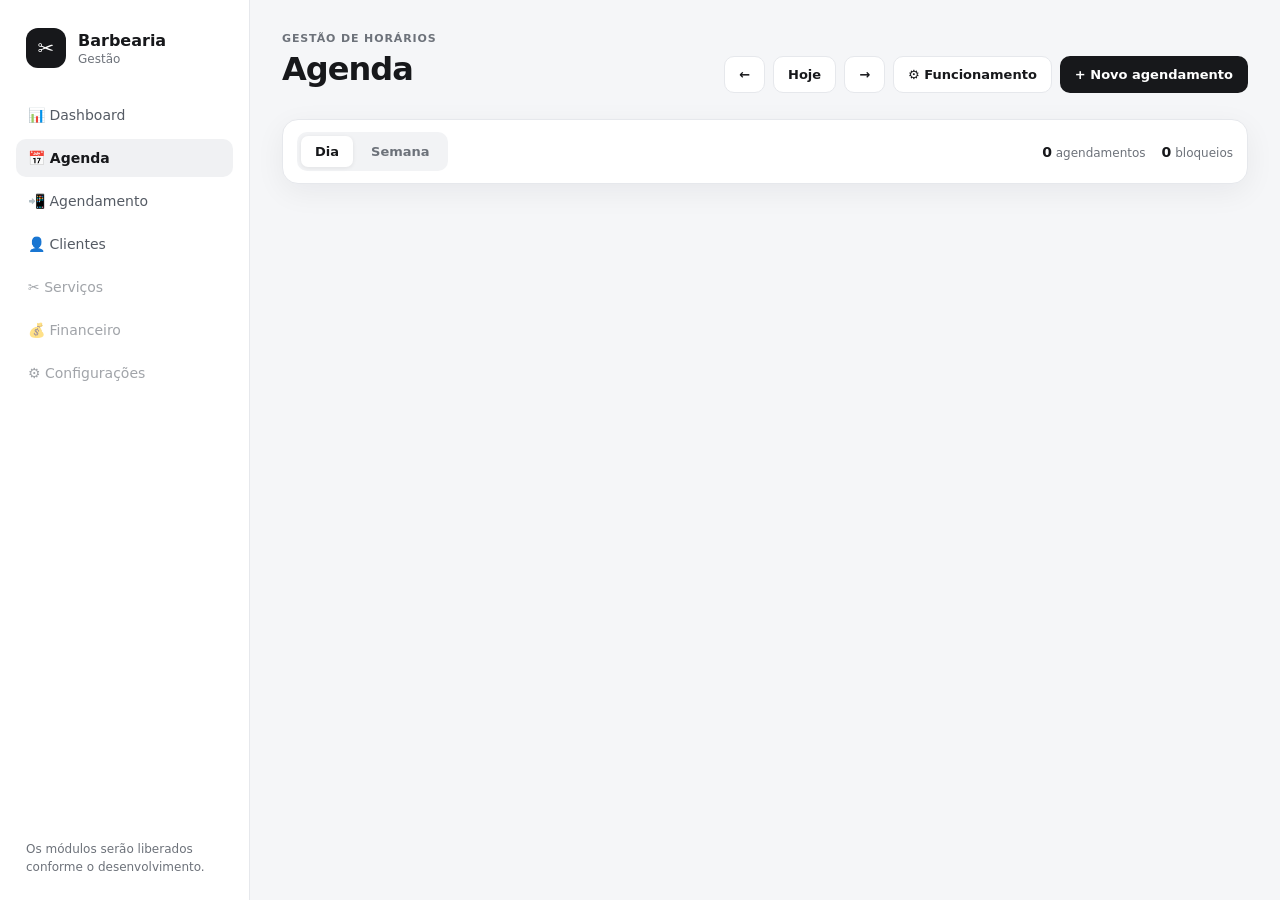
==== commit e8d0623c: "feat: link clients module from agenda" ====
--- a/agenda.html
+++ b/agenda.html
@@ -16,7 +16,7 @@
         <a class="nav-link" href="index.html">📊 Dashboard</a>
         <a class="nav-link active" href="agenda.html" aria-current="page">📅 Agenda</a>
         <a class="nav-link" href="agendamento.html">📲 Agendamento</a>
-        <a class="nav-link" href="#" aria-disabled="true">👤 Clientes</a>
+        <a class="nav-link" href="clientes.html">👤 Clientes</a>
         <a class="nav-link" href="#" aria-disabled="true">✂️ Serviços</a>
         <a class="nav-link" href="#" aria-disabled="true">💰 Financeiro</a>
         <a class="nav-link" href="#" aria-disabled="true">⚙️ Configurações</a>
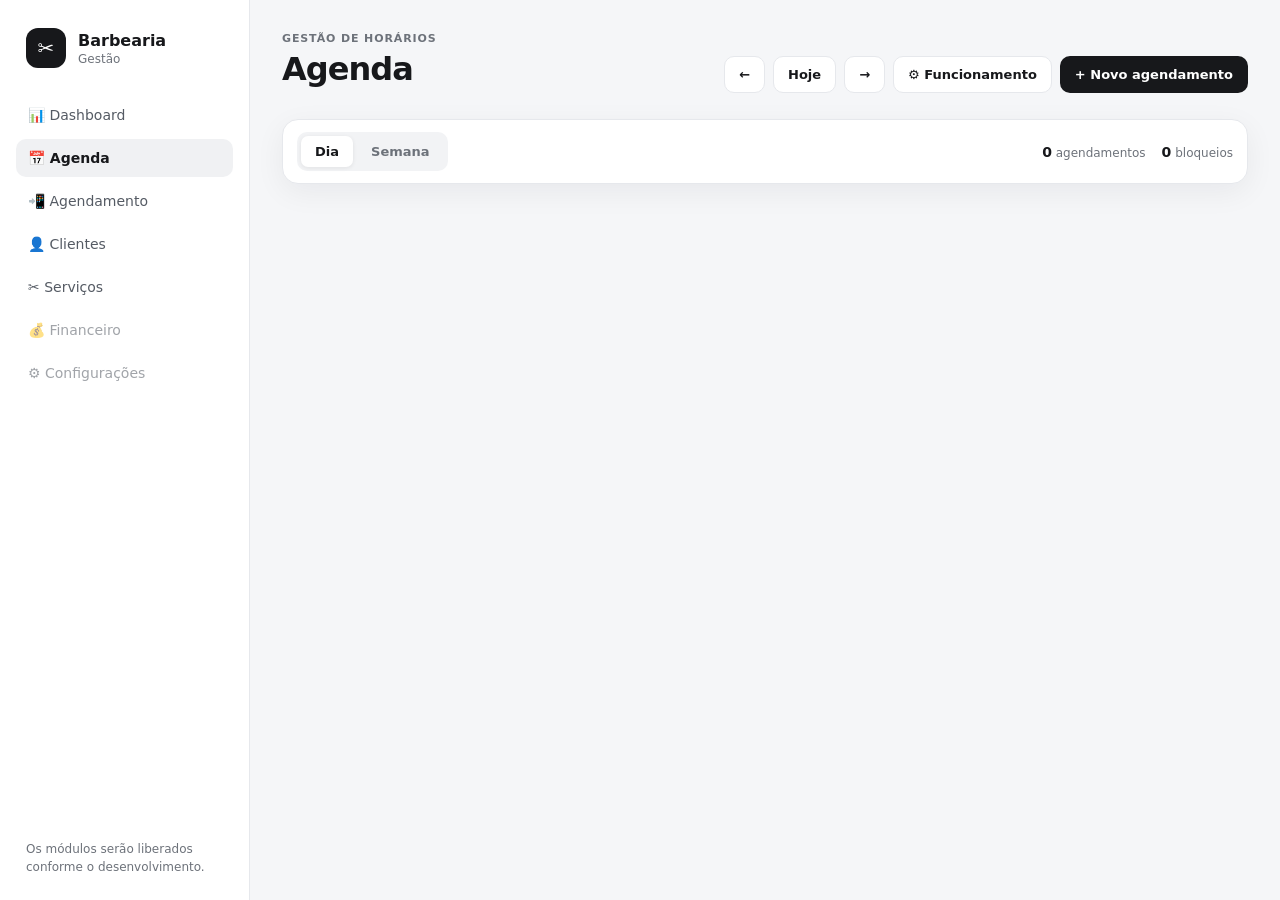
==== commit b7328c11: "habilita navegação para serviços" ====
--- a/agenda.html
+++ b/agenda.html
@@ -17,7 +17,7 @@
         <a class="nav-link active" href="agenda.html" aria-current="page">📅 Agenda</a>
         <a class="nav-link" href="agendamento.html">📲 Agendamento</a>
         <a class="nav-link" href="clientes.html">👤 Clientes</a>
-        <a class="nav-link" href="#" aria-disabled="true">✂️ Serviços</a>
+        <a class="nav-link" href="servicos.html">✂️ Serviços</a>
         <a class="nav-link" href="#" aria-disabled="true">💰 Financeiro</a>
         <a class="nav-link" href="#" aria-disabled="true">⚙️ Configurações</a>
       </nav>
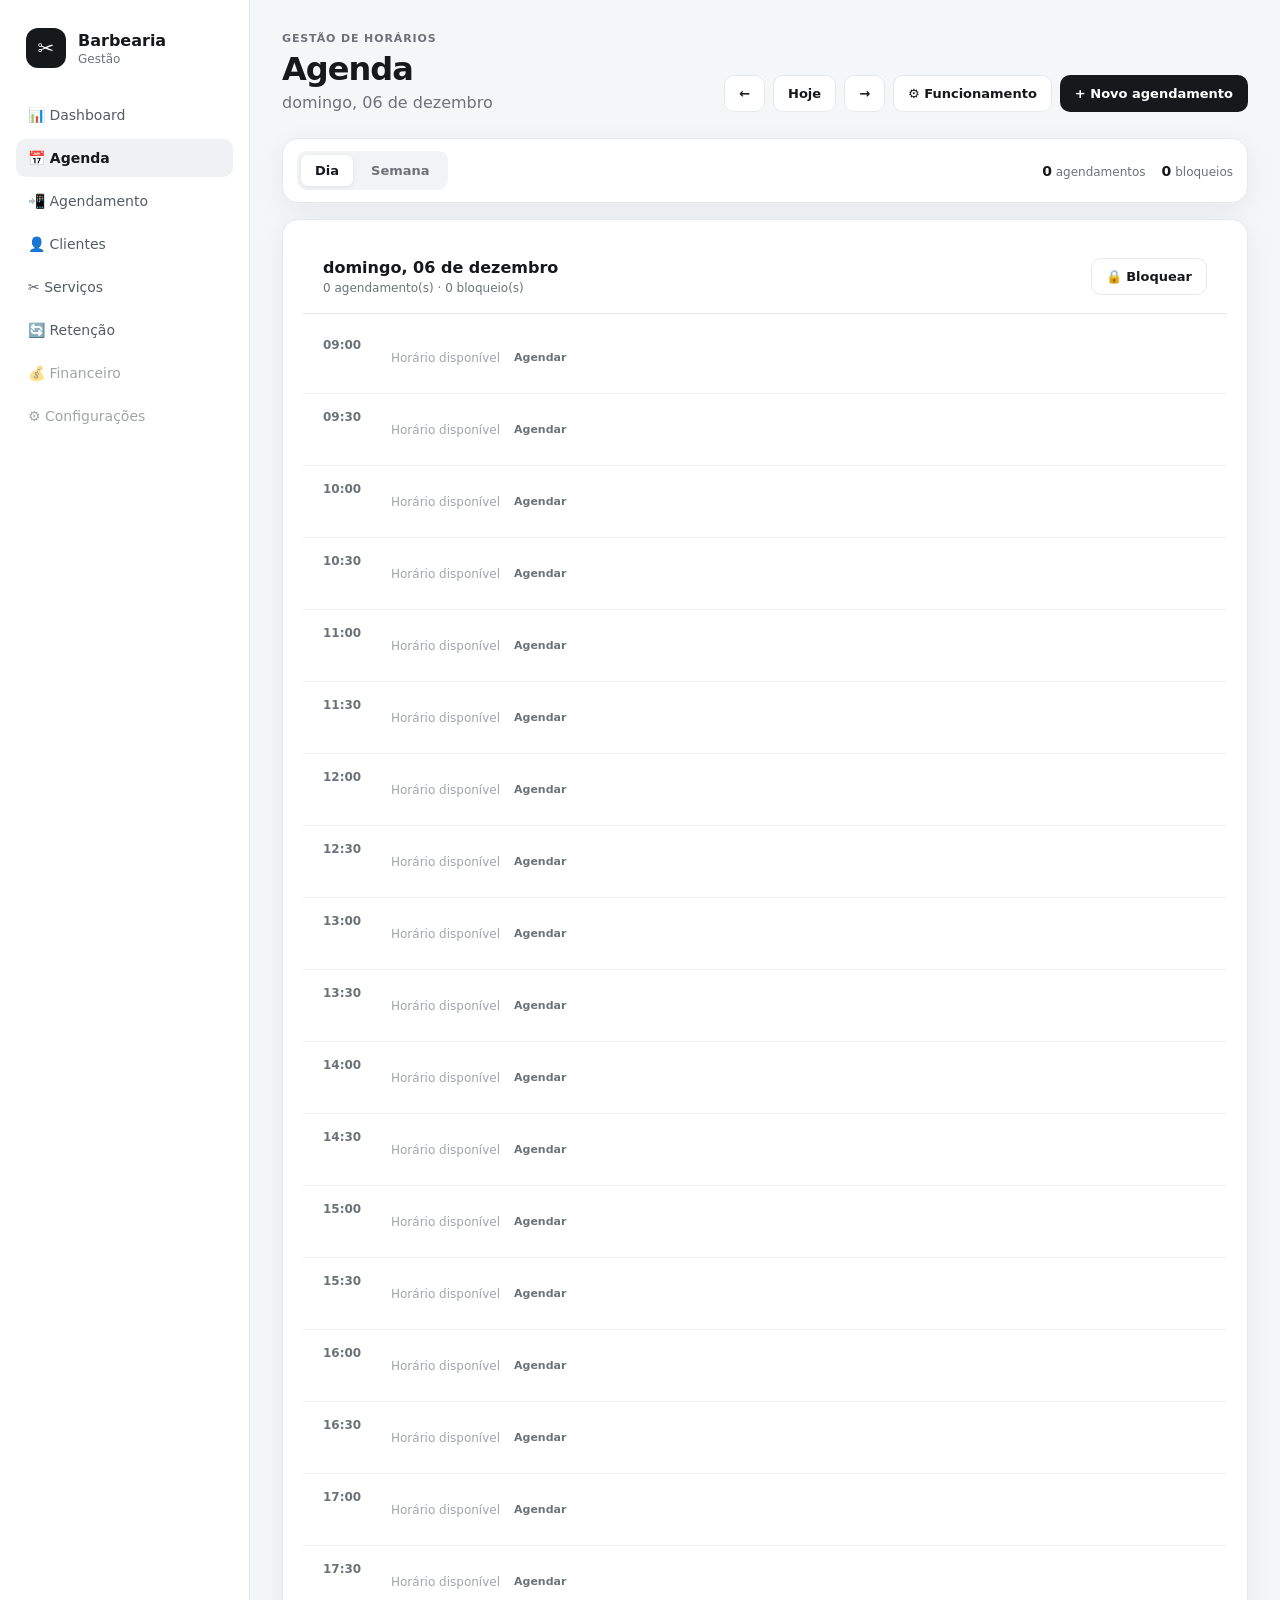
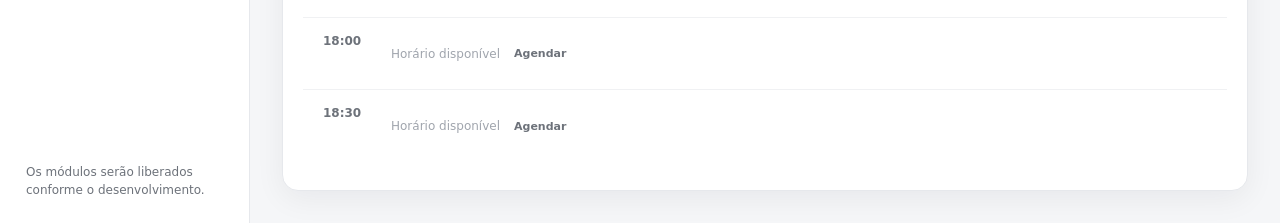
==== commit 7d50939c: "adiciona Retenção ao menu principal" ====
--- a/agenda.html
+++ b/agenda.html
@@ -18,6 +18,7 @@
         <a class="nav-link" href="agendamento.html">📲 Agendamento</a>
         <a class="nav-link" href="clientes.html">👤 Clientes</a>
         <a class="nav-link" href="servicos.html">✂️ Serviços</a>
+        <a class="nav-link" href="retencao.html">🔄 Retenção</a>
         <a class="nav-link" href="#" aria-disabled="true">💰 Financeiro</a>
         <a class="nav-link" href="#" aria-disabled="true">⚙️ Configurações</a>
       </nav>
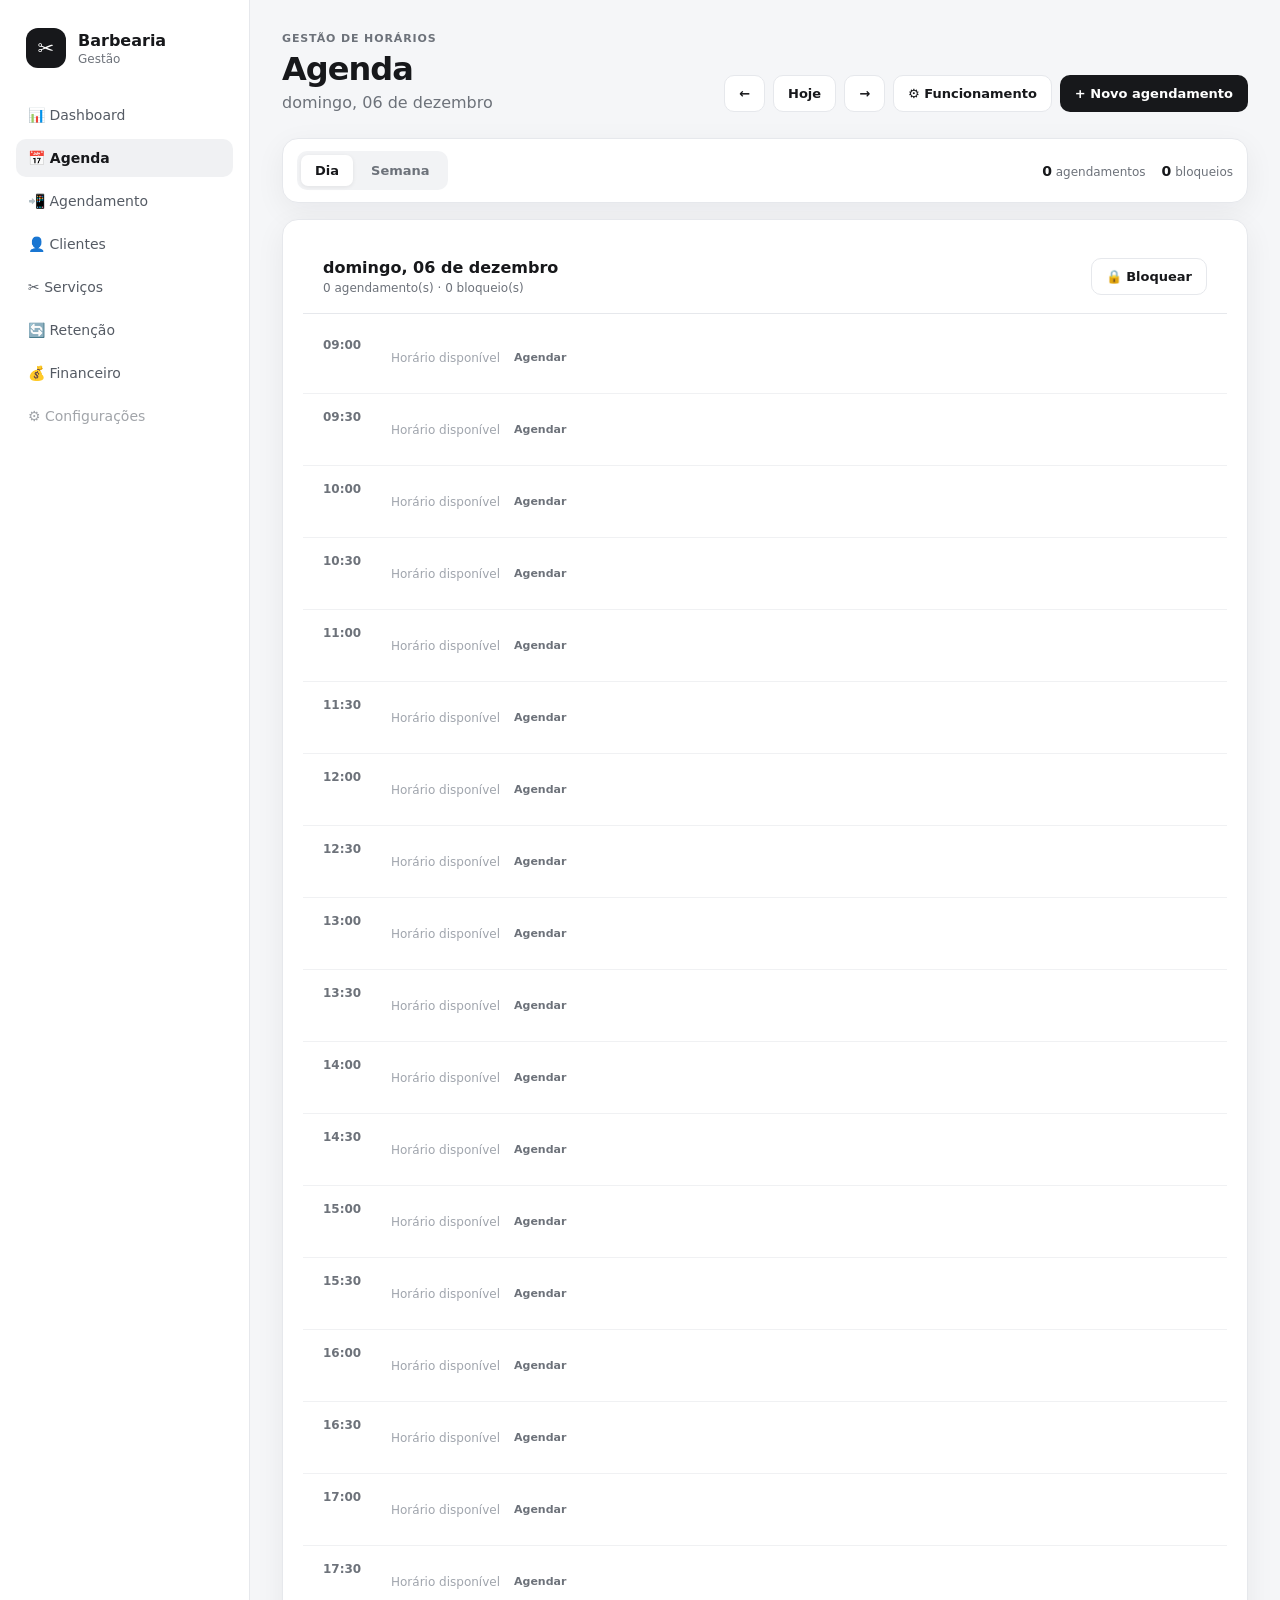
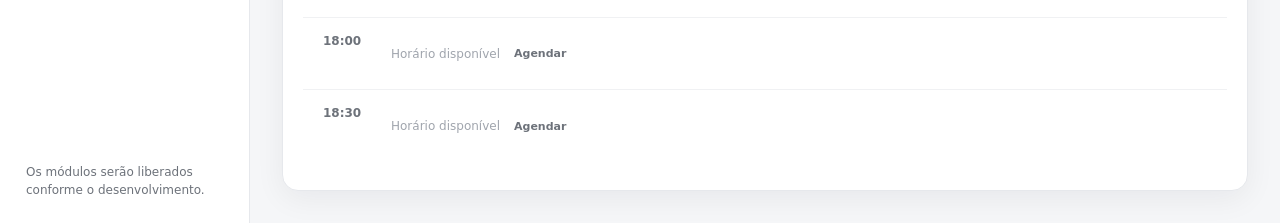
==== commit 859012fe: "implementa modulo financeiro do MVP" ====
--- a/agenda.html
+++ b/agenda.html
@@ -19,7 +19,7 @@
         <a class="nav-link" href="clientes.html">👤 Clientes</a>
         <a class="nav-link" href="servicos.html">✂️ Serviços</a>
         <a class="nav-link" href="retencao.html">🔄 Retenção</a>
-        <a class="nav-link" href="#" aria-disabled="true">💰 Financeiro</a>
+        <a class="nav-link" href="financeiro.html">💰 Financeiro</a>
         <a class="nav-link" href="#" aria-disabled="true">⚙️ Configurações</a>
       </nav>
       <p class="sidebar-note">Os módulos serão liberados conforme o desenvolvimento.</p>
